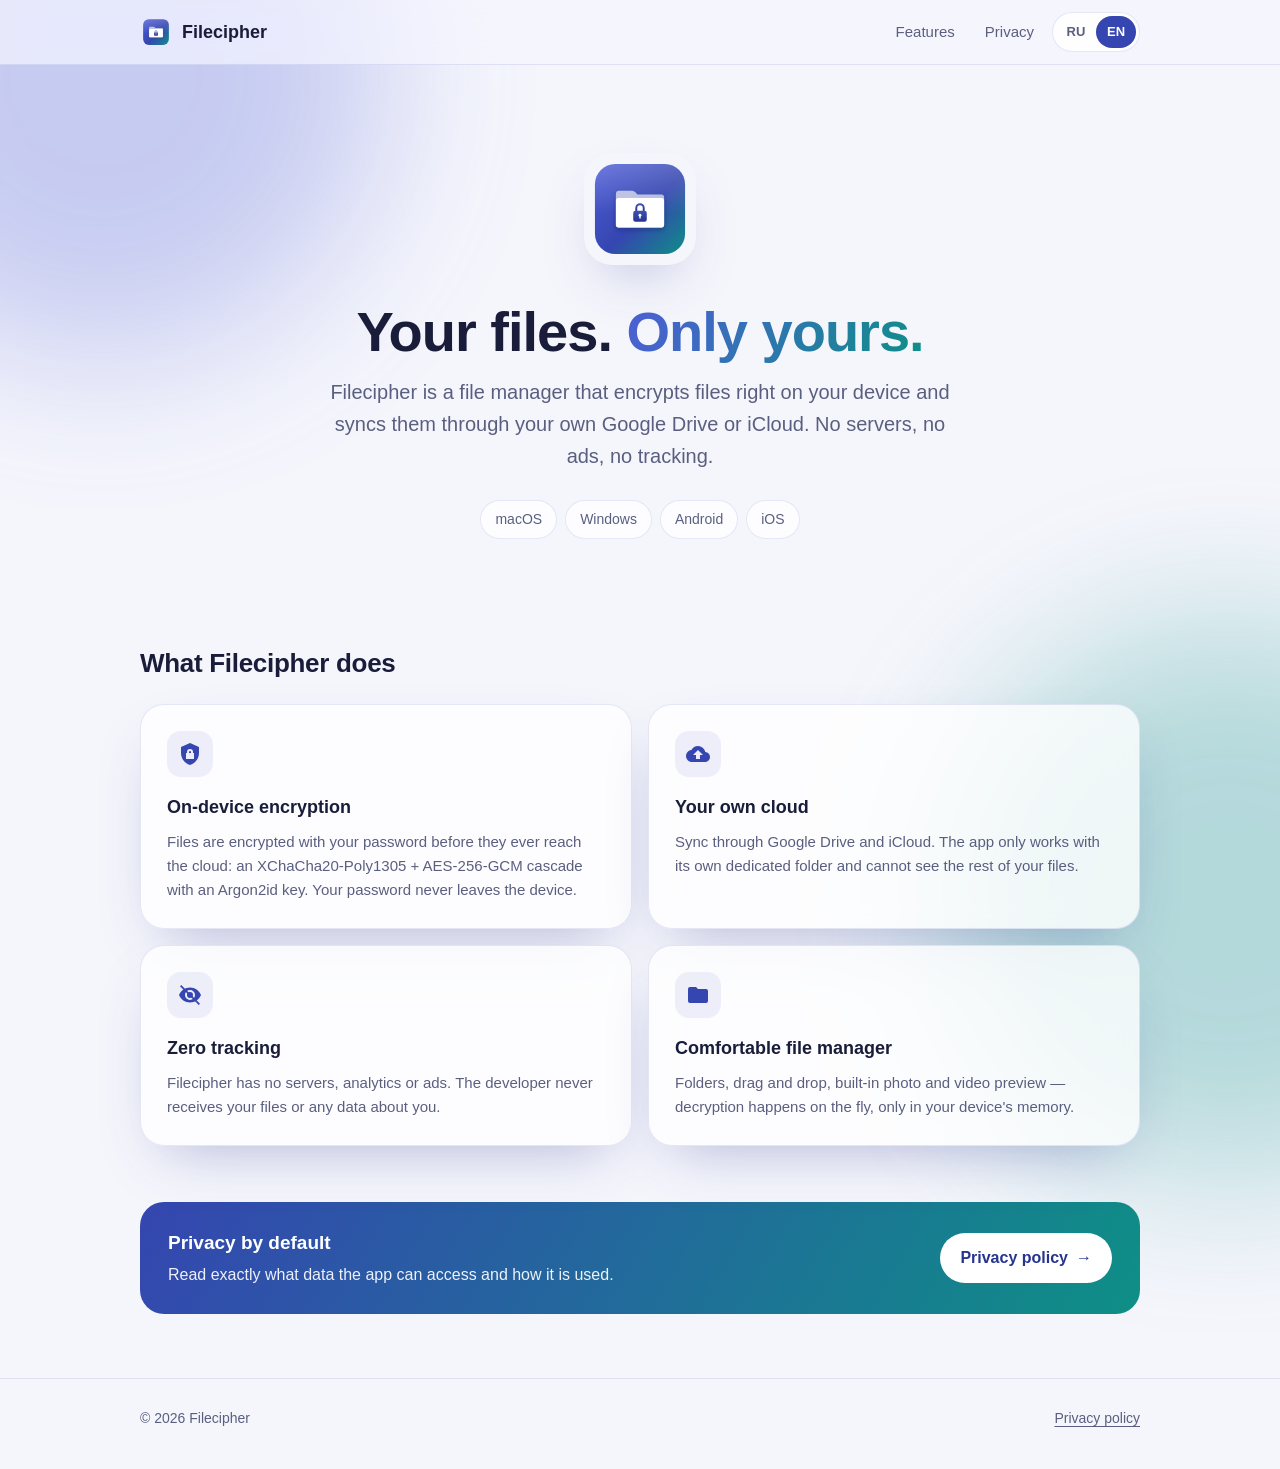
==== index.html @ 19b43ff0 "Сайт Filecipher: главная и политика конфиденциальности - Главная страница с описанием приложения (ru" ====
<!doctype html>
<html lang="en" data-lang="en" data-title-ru="Filecipher — зашифрованные файлы в вашем облаке" data-title-en="Filecipher — encrypted files in your own cloud">
  <head>
    <meta charset="utf-8" />
    <meta name="viewport" content="width=device-width, initial-scale=1" />
    <title>Filecipher — encrypted files in your own cloud</title>
    <meta name="description" content="Filecipher is a file manager that encrypts your files on your device and syncs them through your own Google Drive or iCloud. No servers, no tracking." />
    <link rel="icon" href="assets/icon.svg" type="image/svg+xml" />
    <link rel="stylesheet" href="assets/style.css" />
    <script src="assets/lang.js"></script>
  </head>
  <body>
    <div class="blob one"></div>
    <div class="blob two"></div>

    <header>
      <div class="wrap bar">
        <a class="brand" href="./"><img src="assets/icon.svg" alt="" />Filecipher</a>
        <nav>
          <a class="hide-sm" href="#features"><span lang="ru">Возможности</span><span lang="en">Features</span></a>
          <a href="privacy/"><span lang="ru">Конфиденциальность</span><span lang="en">Privacy</span></a>
          <div class="lang" role="group" aria-label="Language">
            <button type="button" data-set-lang="ru" aria-pressed="false">RU</button>
            <button type="button" data-set-lang="en" aria-pressed="true">EN</button>
          </div>
        </nav>
      </div>
    </header>

    <main class="wrap">
      <section class="hero">
        <img class="icon" src="assets/icon.svg" alt="Filecipher" />
        <h1>
          <span lang="ru">Ваши файлы. <span class="gradient">Только ваши.</span></span>
          <span lang="en">Your files. <span class="gradient">Only yours.</span></span>
        </h1>
        <p>
          <span lang="ru">Filecipher — файловый менеджер, который шифрует файлы прямо на устройстве и синхронизирует их через ваш собственный Google Диск или iCloud. Без серверов, без рекламы и без слежки.</span>
          <span lang="en">Filecipher is a file manager that encrypts files right on your device and syncs them through your own Google Drive or iCloud. No servers, no ads, no tracking.</span>
        </p>
        <div class="chips">
          <span class="chip">macOS</span>
          <span class="chip">Windows</span>
          <span class="chip">Android</span>
          <span class="chip">iOS</span>
        </div>
      </section>

      <h2 class="section-title" id="features"><span lang="ru">Что умеет Filecipher</span><span lang="en">What Filecipher does</span></h2>

      <section class="grid">
        <article class="card">
          <div class="ico">
            <svg viewBox="0 0 24 24" fill="currentColor" aria-hidden="true"><path d="M12 1 3 5v6c0 5.55 3.84 10.74 9 12 5.16-1.26 9-6.45 9-12V5l-9-4Zm0 6a3 3 0 0 1 3 3v1h1v6H8v-6h1v-1a3 3 0 0 1 3-3Zm0 2a1 1 0 0 0-1 1v1h2v-1a1 1 0 0 0-1-1Z" /></svg>
          </div>
          <h3><span lang="ru">Шифрование на устройстве</span><span lang="en">On-device encryption</span></h3>
          <p>
            <span lang="ru">Файлы шифруются паролем ещё до отправки в облако: каскад XChaCha20-Poly1305 и AES-256-GCM, ключ из пароля — Argon2id. Пароль никуда не передаётся.</span>
            <span lang="en">Files are encrypted with your password before they ever reach the cloud: an XChaCha20-Poly1305 + AES-256-GCM cascade with an Argon2id key. Your password never leaves the device.</span>
          </p>
        </article>

        <article class="card">
          <div class="ico">
            <svg viewBox="0 0 24 24" fill="currentColor" aria-hidden="true"><path d="M19.35 10.04A7.49 7.49 0 0 0 12 4C9.11 4 6.6 5.64 5.35 8.04A5.994 5.994 0 0 0 0 14c0 3.31 2.69 6 6 6h13c2.76 0 5-2.24 5-5 0-2.64-2.05-4.78-4.65-4.96ZM14 13v4h-4v-4H7l5-5 5 5h-3Z" /></svg>
          </div>
          <h3><span lang="ru">Ваше облако</span><span lang="en">Your own cloud</span></h3>
          <p>
            <span lang="ru">Синхронизация через Google Диск и iCloud. Приложение работает только со своей отдельной папкой и не видит остальные ваши файлы.</span>
            <span lang="en">Sync through Google Drive and iCloud. The app only works with its own dedicated folder and cannot see the rest of your files.</span>
          </p>
        </article>

        <article class="card">
          <div class="ico">
            <svg viewBox="0 0 24 24" fill="currentColor" aria-hidden="true"><path d="M12 4.5C7 4.5 2.73 7.61 1 12c1.73 4.39 6 7.5 11 7.5s9.27-3.11 11-7.5c-1.73-4.39-6-7.5-11-7.5ZM12 17a5 5 0 1 1 0-10 5 5 0 0 1 0 10Zm0-8a3 3 0 1 0 0 6 3 3 0 0 0 0-6Z" /><path d="M2 3.27 3.28 2 22 20.72 20.73 22z" /></svg>
          </div>
          <h3><span lang="ru">Никакой слежки</span><span lang="en">Zero tracking</span></h3>
          <p>
            <span lang="ru">У Filecipher нет своих серверов, аналитики и рекламы. Разработчик не получает ни ваших файлов, ни данных о вас.</span>
            <span lang="en">Filecipher has no servers, analytics or ads. The developer never receives your files or any data about you.</span>
          </p>
        </article>

        <article class="card">
          <div class="ico">
            <svg viewBox="0 0 24 24" fill="currentColor" aria-hidden="true"><path d="M10 4H4a2 2 0 0 0-2 2v12a2 2 0 0 0 2 2h16a2 2 0 0 0 2-2V8a2 2 0 0 0-2-2h-8l-2-2Z" /></svg>
          </div>
          <h3><span lang="ru">Удобные файлы</span><span lang="en">Comfortable file manager</span></h3>
          <p>
            <span lang="ru">Папки, перетаскивание, просмотр фото и видео прямо в приложении — расшифровка происходит на лету, только в памяти устройства.</span>
            <span lang="en">Folders, drag and drop, built-in photo and video preview — decryption happens on the fly, only in your device's memory.</span>
          </p>
        </article>
      </section>

      <section class="callout">
        <div>
          <strong><span lang="ru">Конфиденциальность — по умолчанию</span><span lang="en">Privacy by default</span></strong>
          <p>
            <span lang="ru">Подробно о том, к каким данным приложение получает доступ и как их использует.</span>
            <span lang="en">Read exactly what data the app can access and how it is used.</span>
          </p>
        </div>
        <a class="btn" href="privacy/"><span lang="ru">Политика конфиденциальности</span><span lang="en">Privacy policy</span> →</a>
      </section>
    </main>

    <footer>
      <div class="wrap">
        <span>© 2026 Filecipher</span>
        <a href="privacy/"><span lang="ru">Политика конфиденциальности</span><span lang="en">Privacy policy</span></a>
      </div>
    </footer>
  </body>
</html>
---- assets/style.css ----
:root {
  --bg: #f5f6fc;
  --surface: rgba(255, 255, 255, 0.78);
  --surface-solid: #ffffff;
  --border: rgba(53, 70, 176, 0.12);
  --text: #191d3a;
  --muted: #5a5f80;
  --primary: #3546b0;
  --primary-2: #4e5dd6;
  --teal: #0e8f86;
  --chip: rgba(53, 70, 176, 0.08);
  --shadow: 0 24px 60px -24px rgba(39, 52, 143, 0.35);
  --radius: 24px;
  color-scheme: light;
}

@media (prefers-color-scheme: dark) {
  :root {
    --bg: #0b0d19;
    --surface: rgba(24, 27, 48, 0.72);
    --surface-solid: #161a2e;
    --border: rgba(255, 255, 255, 0.08);
    --text: #eef0ff;
    --muted: #a3a8c9;
    --primary: #8f9bff;
    --primary-2: #6f7cf0;
    --teal: #3cc7bb;
    --chip: rgba(143, 155, 255, 0.1);
    --shadow: 0 24px 60px -24px rgba(0, 0, 0, 0.7);
    color-scheme: dark;
  }
}

* {
  box-sizing: border-box;
}

html {
  scroll-behavior: smooth;
}

body {
  margin: 0;
  min-height: 100vh;
  background: var(--bg);
  color: var(--text);
  font-family:
    -apple-system, BlinkMacSystemFont, 'SF Pro Text', 'Segoe UI', Roboto, 'Helvetica Neue', Arial, sans-serif;
  line-height: 1.6;
  -webkit-font-smoothing: antialiased;
  overflow-x: hidden;
}

/* language switching: only the active language is shown */
html[data-lang='ru'] [lang='en'],
html[data-lang='en'] [lang='ru'] {
  display: none !important;
}

a {
  color: var(--primary);
  text-underline-offset: 3px;
}

.blob {
  position: fixed;
  z-index: -1;
  width: 44vmax;
  height: 44vmax;
  border-radius: 50%;
  filter: blur(80px);
  opacity: 0.28;
  pointer-events: none;
  animation: float 20s ease-in-out infinite alternate;
}

.blob.one {
  top: -16vmax;
  left: -14vmax;
  background: var(--primary-2);
}

.blob.two {
  right: -18vmax;
  bottom: -22vmax;
  background: var(--teal);
  animation-delay: -8s;
}

@keyframes float {
  to {
    transform: translate(5vmax, 4vmax) scale(1.1);
  }
}

.wrap {
  width: min(1040px, 100%);
  margin: 0 auto;
  padding: 0 20px;
}

/* header */
header {
  position: sticky;
  top: 0;
  z-index: 10;
  backdrop-filter: blur(18px) saturate(1.4);
  -webkit-backdrop-filter: blur(18px) saturate(1.4);
  background: color-mix(in srgb, var(--bg) 70%, transparent);
  border-bottom: 1px solid var(--border);
}

.bar {
  display: flex;
  align-items: center;
  gap: 16px;
  height: 64px;
}

.brand {
  display: inline-flex;
  align-items: center;
  gap: 10px;
  font-weight: 700;
  font-size: 18px;
  color: var(--text);
  text-decoration: none;
}

.brand img {
  width: 32px;
  height: 32px;
}

.bar nav {
  display: flex;
  align-items: center;
  gap: 6px;
  margin-left: auto;
}

.bar nav a {
  padding: 8px 12px;
  border-radius: 999px;
  color: var(--muted);
  font-size: 15px;
  text-decoration: none;
}

.bar nav a:hover {
  background: var(--chip);
  color: var(--text);
}

.lang {
  display: inline-flex;
  padding: 3px;
  border: 1px solid var(--border);
  border-radius: 999px;
  background: var(--surface);
}

.lang button {
  min-width: 40px;
  padding: 6px 10px;
  border: 0;
  border-radius: 999px;
  background: none;
  color: var(--muted);
  font: inherit;
  font-size: 13px;
  font-weight: 600;
  cursor: pointer;
}

.lang button[aria-pressed='true'] {
  background: var(--primary);
  color: #fff;
}

/* hero */
.hero {
  padding: 88px 0 56px;
  text-align: center;
}

.hero .icon {
  width: 112px;
  height: 112px;
  border-radius: 28px;
  box-shadow: var(--shadow);
  animation: rise 0.8s cubic-bezier(0.2, 0.9, 0.25, 1.15) both;
}

.hero h1 {
  margin: 28px 0 14px;
  font-size: clamp(34px, 6vw, 56px);
  line-height: 1.1;
  letter-spacing: -1px;
  animation: rise 0.8s 0.1s cubic-bezier(0.2, 0.9, 0.25, 1.15) both;
}

.gradient {
  background: linear-gradient(120deg, var(--primary-2), var(--teal));
  -webkit-background-clip: text;
  background-clip: text;
  color: transparent;
}

.hero p {
  max-width: 620px;
  margin: 0 auto;
  font-size: clamp(17px, 2.2vw, 20px);
  color: var(--muted);
  animation: rise 0.8s 0.2s cubic-bezier(0.2, 0.9, 0.25, 1.15) both;
}

.chips {
  display: flex;
  flex-wrap: wrap;
  justify-content: center;
  gap: 8px;
  margin-top: 28px;
  animation: rise 0.8s 0.3s cubic-bezier(0.2, 0.9, 0.25, 1.15) both;
}

.chip {
  padding: 7px 14px;
  border: 1px solid var(--border);
  border-radius: 999px;
  background: var(--surface);
  font-size: 14px;
  color: var(--muted);
}

@keyframes rise {
  from {
    opacity: 0;
    transform: translateY(18px);
  }
}

/* cards */
.grid {
  display: grid;
  grid-template-columns: repeat(2, 1fr);
  gap: 16px;
  padding-bottom: 32px;
}

.card {
  padding: 26px;
  border: 1px solid var(--border);
  border-radius: var(--radius);
  background: var(--surface);
  box-shadow: var(--shadow);
  backdrop-filter: blur(14px);
  -webkit-backdrop-filter: blur(14px);
}

.card .ico {
  display: grid;
  place-items: center;
  width: 46px;
  height: 46px;
  margin-bottom: 16px;
  border-radius: 14px;
  background: var(--chip);
  color: var(--primary);
}

.card .ico svg {
  width: 24px;
  height: 24px;
}

.card h3 {
  margin: 0 0 8px;
  font-size: 18px;
}

.card p {
  margin: 0;
  color: var(--muted);
  font-size: 15px;
}

.section-title {
  margin: 48px 0 20px;
  font-size: 26px;
  letter-spacing: -0.3px;
}

.callout {
  display: flex;
  flex-wrap: wrap;
  align-items: center;
  justify-content: space-between;
  gap: 16px;
  margin: 24px 0 64px;
  padding: 26px 28px;
  border-radius: var(--radius);
  background: linear-gradient(120deg, var(--primary), var(--teal));
  color: #fff;
}

.callout p {
  margin: 0;
  max-width: 560px;
  opacity: 0.92;
}

.callout strong {
  display: block;
  margin-bottom: 4px;
  font-size: 19px;
}

.btn {
  display: inline-flex;
  align-items: center;
  gap: 8px;
  padding: 12px 20px;
  border-radius: 999px;
  background: #fff;
  color: #26348f;
  font-weight: 600;
  text-decoration: none;
  white-space: nowrap;
}

/* document (privacy policy) */
.doc {
  max-width: 760px;
  margin: 48px auto 64px;
  padding: clamp(24px, 5vw, 48px);
  border: 1px solid var(--border);
  border-radius: var(--radius);
  background: var(--surface);
  box-shadow: var(--shadow);
}

.doc h1 {
  margin: 0 0 6px;
  font-size: clamp(28px, 5vw, 38px);
  letter-spacing: -0.5px;
}

.doc .meta {
  margin: 0 0 28px;
  color: var(--muted);
  font-size: 14px;
}

.doc h2 {
  margin: 36px 0 10px;
  font-size: 20px;
}

.doc p,
.doc li {
  color: var(--muted);
}

.doc strong {
  color: var(--text);
}

.doc ul {
  padding-left: 22px;
}

.doc li {
  margin: 6px 0;
}

.doc code {
  padding: 2px 6px;
  border-radius: 6px;
  background: var(--chip);
  color: var(--text);
  font-size: 0.92em;
}

.note {
  margin: 20px 0;
  padding: 16px 18px;
  border-left: 4px solid var(--teal);
  border-radius: 12px;
  background: var(--chip);
}

.note p {
  margin: 0;
}

footer {
  padding: 28px 0 40px;
  border-top: 1px solid var(--border);
  color: var(--muted);
  font-size: 14px;
}

footer .wrap {
  display: flex;
  flex-wrap: wrap;
  justify-content: space-between;
  gap: 12px;
}

footer a {
  color: var(--muted);
}

@media (max-width: 600px) {
  .grid {
    grid-template-columns: 1fr;
  }

  .bar nav a.hide-sm {
    display: none;
  }

  .hero {
    padding-top: 56px;
  }

  .callout {
    padding: 22px;
  }
}

@media (prefers-reduced-motion: reduce) {
  *,
  *::before {
    animation: none !important;
  }

  html {
    scroll-behavior: auto;
  }
}
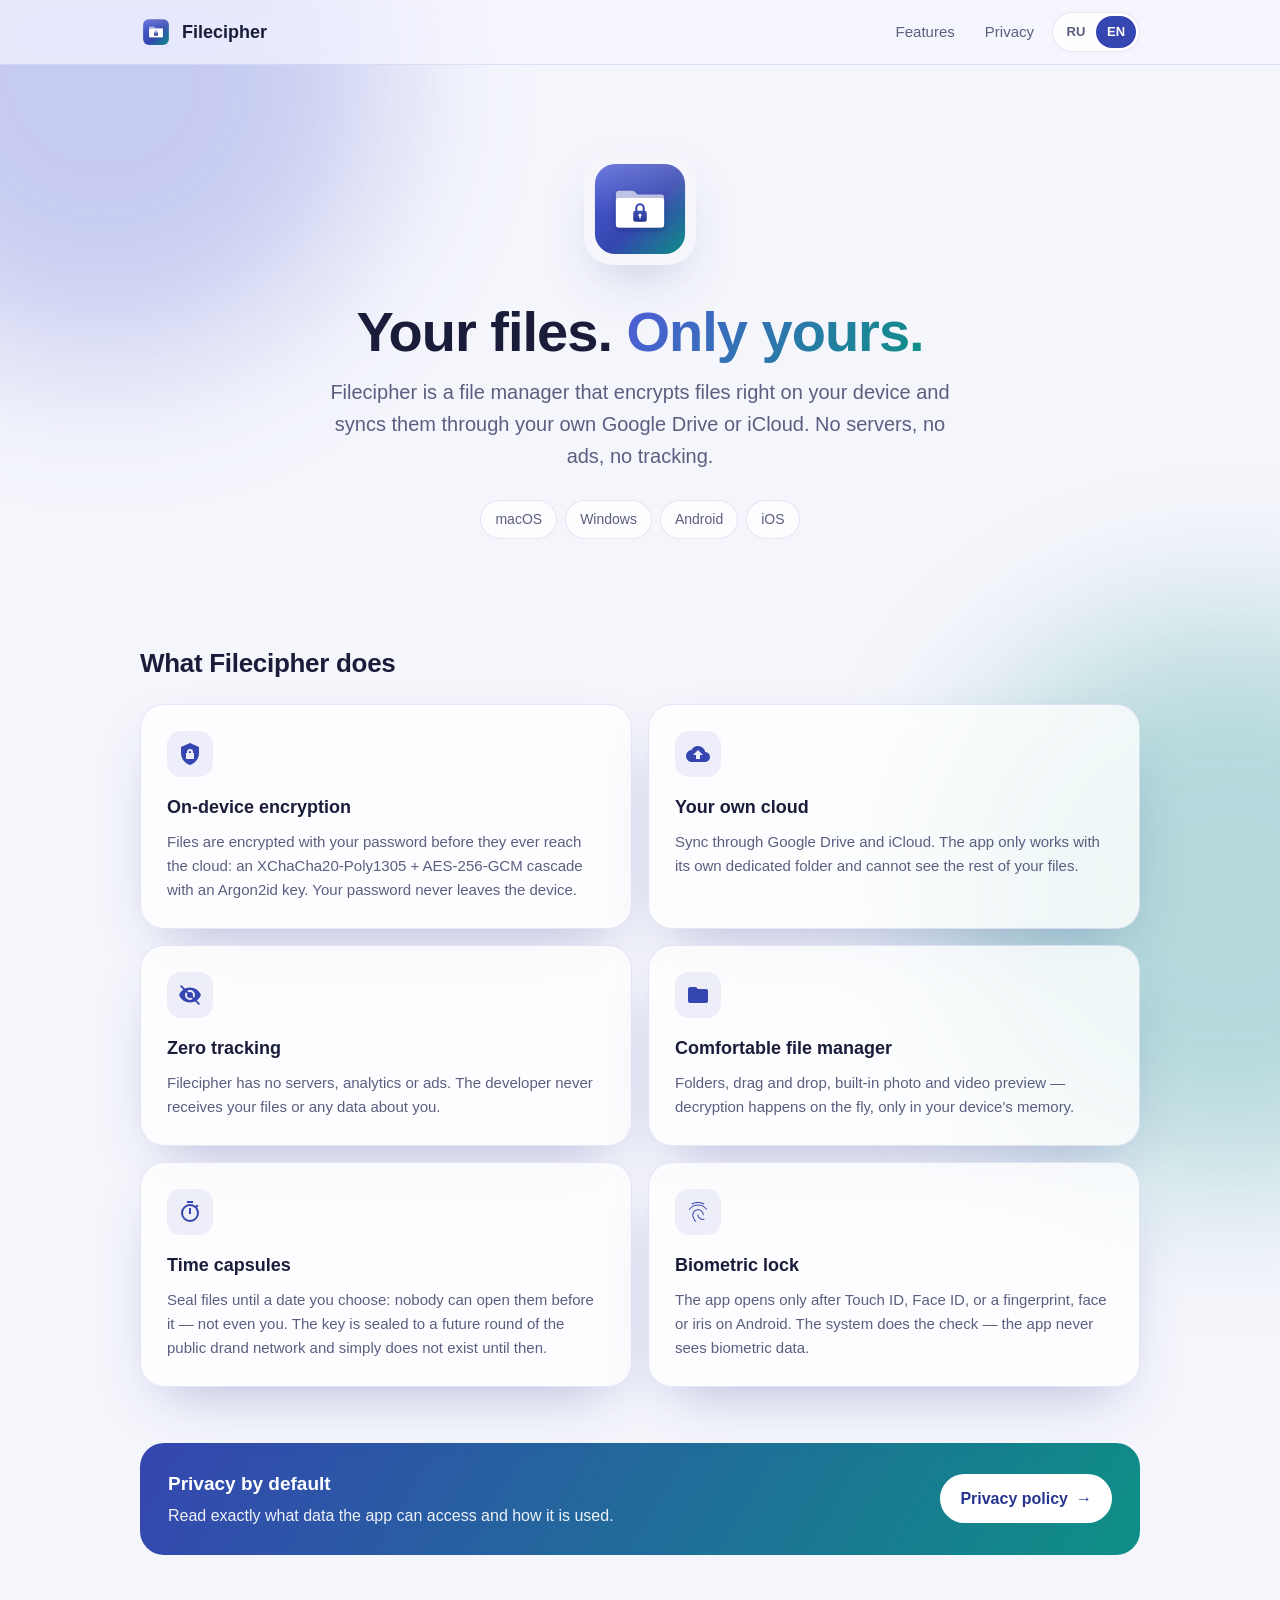
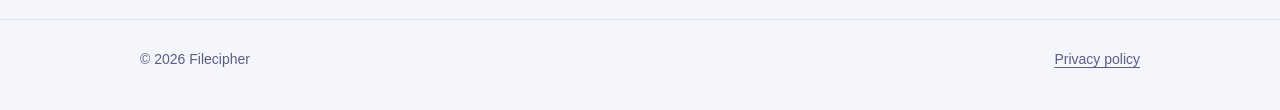
==== commit 457bcb1c: "Капсулы времени и вход по биометрии на сайте - Карточки «Капсулы времени» и «Вход по биометрии» на г" ====
--- a/index.html
+++ b/index.html
@@ -4,7 +4,15 @@
     <meta charset="utf-8" />
     <meta name="viewport" content="width=device-width, initial-scale=1" />
     <title>Filecipher — encrypted files in your own cloud</title>
-    <meta name="description" content="Filecipher is a file manager that encrypts your files on your device and syncs them through your own Google Drive or iCloud. No servers, no tracking." />
+    <meta name="description" content="Filecipher encrypts your files on your device, syncs them through your own Google Drive or iCloud and can seal them until a date. No servers, no tracking." />
+    <meta property="og:type" content="website" />
+    <meta property="og:site_name" content="Filecipher" />
+    <meta property="og:title" content="Filecipher — encrypted files in your own cloud" />
+    <meta property="og:description" content="Encrypted files in your own cloud. No servers. No tracking." />
+    <meta property="og:image" content="https://file-cipher.github.io/assets/social-preview.png" />
+    <meta property="og:url" content="https://file-cipher.github.io/" />
+    <meta name="twitter:card" content="summary_large_image" />
+    <meta name="theme-color" content="#3546b0" />
     <link rel="icon" href="assets/icon.svg" type="image/svg+xml" />
     <link rel="stylesheet" href="assets/style.css" />
     <script src="assets/lang.js"></script>
@@ -92,6 +100,28 @@
             <span lang="en">Folders, drag and drop, built-in photo and video preview — decryption happens on the fly, only in your device's memory.</span>
           </p>
         </article>
+
+        <article class="card">
+          <div class="ico">
+            <svg viewBox="0 0 24 24" fill="currentColor" aria-hidden="true"><path d="M15 1H9v2h6V1Zm-4 13h2V8h-2v6Zm8.03-6.61 1.42-1.42c-.43-.51-.9-.99-1.41-1.41l-1.42 1.42A8.96 8.96 0 0 0 12 4a9 9 0 1 0 9 9c0-2.12-.74-4.07-1.97-5.61ZM12 20a7 7 0 1 1 0-14 7 7 0 0 1 0 14Z" /></svg>
+          </div>
+          <h3><span lang="ru">Капсулы времени</span><span lang="en">Time capsules</span></h3>
+          <p>
+            <span lang="ru">Запечатайте файлы до выбранной даты: до неё их не откроет никто — даже вы. Ключ запечатан под будущий раунд публичной сети drand, и до нужного момента его просто не существует.</span>
+            <span lang="en">Seal files until a date you choose: nobody can open them before it — not even you. The key is sealed to a future round of the public drand network and simply does not exist until then.</span>
+          </p>
+        </article>
+
+        <article class="card">
+          <div class="ico">
+            <svg viewBox="0 0 24 24" fill="currentColor" aria-hidden="true"><path d="M17.81 4.47c-.08 0-.16-.02-.23-.06C15.66 3.42 14 3 12.01 3c-1.98 0-3.86.47-5.57 1.41-.24.13-.54.04-.68-.2a.506.506 0 0 1 .2-.68C7.82 2.52 9.86 2 12.01 2c2.13 0 3.99.47 6.03 1.52.25.13.34.43.21.67a.49.49 0 0 1-.44.28ZM3.5 9.72a.499.499 0 0 1-.41-.79c.99-1.4 2.25-2.5 3.75-3.27C9.98 4.04 14 4.03 17.15 5.65c1.5.77 2.76 1.86 3.75 3.25a.5.5 0 0 1-.12.7c-.23.16-.54.11-.7-.12a9.388 9.388 0 0 0-3.39-2.94c-2.87-1.47-6.54-1.47-9.4.01-1.36.7-2.5 1.7-3.4 2.96-.08.14-.23.21-.39.21Zm6.25 12.07a.47.47 0 0 1-.35-.15c-.87-.87-1.34-1.43-2.01-2.64-.69-1.23-1.05-2.73-1.05-4.34 0-2.97 2.54-5.39 5.66-5.39s5.66 2.42 5.66 5.39c0 .28-.22.5-.5.5s-.5-.22-.5-.5c0-2.42-2.09-4.39-4.66-4.39-2.57 0-4.66 1.97-4.66 4.39 0 1.44.32 2.77.93 3.85.64 1.15 1.08 1.64 1.85 2.42.19.2.19.51 0 .71-.11.1-.24.15-.37.15Zm7.17-1.85c-1.19 0-2.24-.3-3.1-.89-1.49-1.01-2.38-2.65-2.38-4.39 0-.28.22-.5.5-.5s.5.22.5.5c0 1.41.72 2.74 1.94 3.56.71.48 1.54.71 2.54.71.24 0 .64-.03 1.04-.1.27-.05.53.13.58.41.05.27-.13.53-.41.58-.57.11-1.07.12-1.21.12Z" /></svg>
+          </div>
+          <h3><span lang="ru">Вход по биометрии</span><span lang="en">Biometric lock</span></h3>
+          <p>
+            <span lang="ru">Приложение открывается только после Touch ID, Face ID или отпечатка, лица и радужки на Android. Проверку делает сама система — приложение биометрию не видит.</span>
+            <span lang="en">The app opens only after Touch ID, Face ID, or a fingerprint, face or iris on Android. The system does the check — the app never sees biometric data.</span>
+          </p>
+        </article>
       </section>
 
       <section class="callout">
